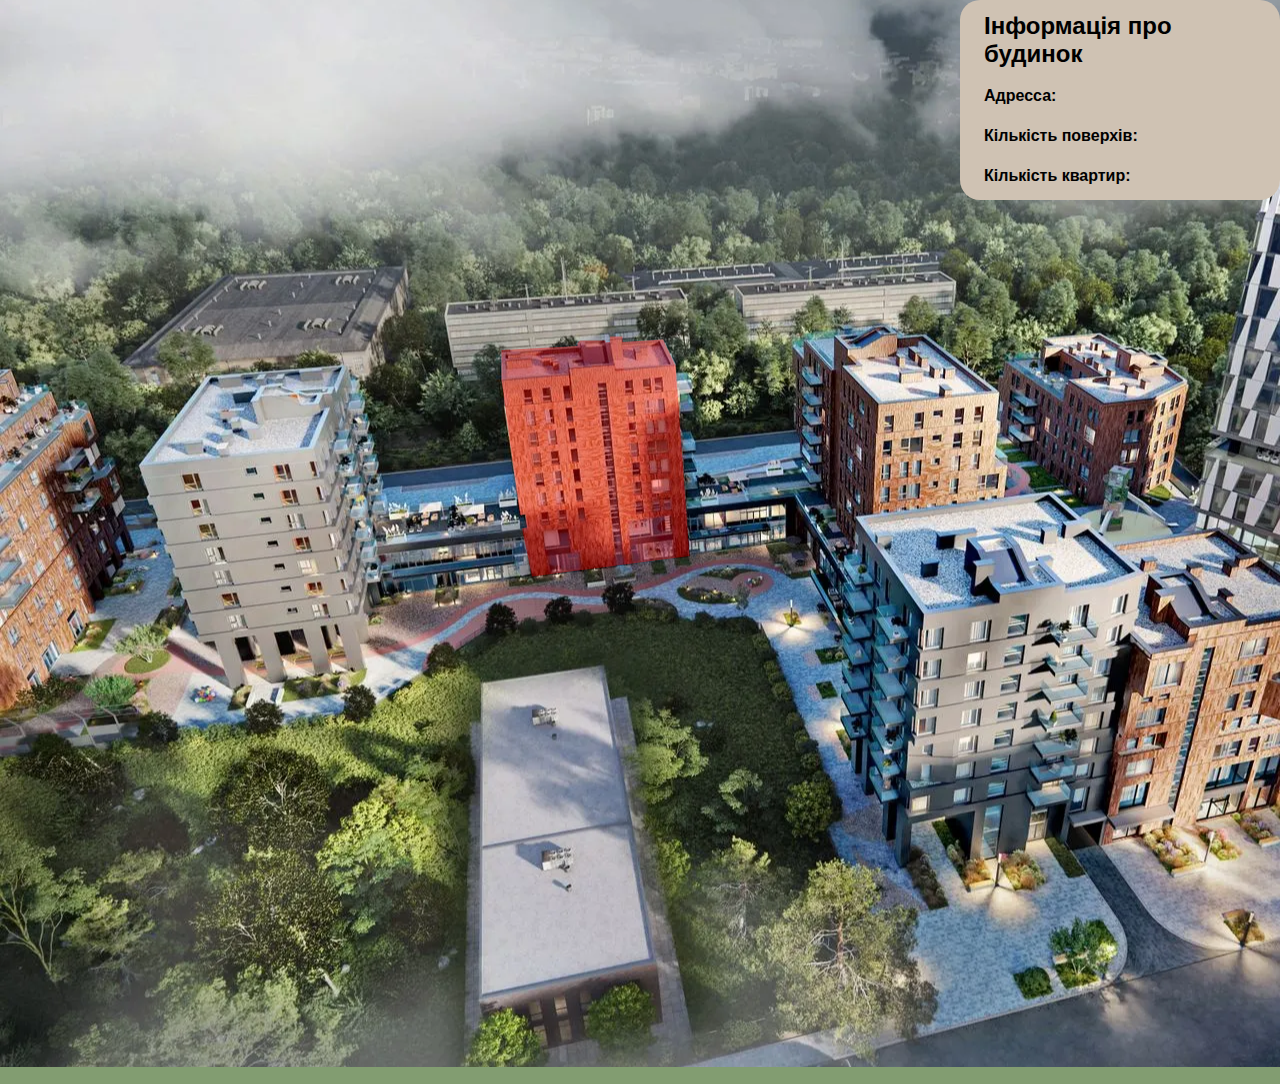
==== index.html @ 7a879ca2 "first commit" ====
<!DOCTYPE html>
<html lang="en">
  <head>
    <meta charset="UTF-8" />
    <meta name="viewport" content="width=device-width, initial-scale=1.0" />
    <title>Document</title>
    <link rel="stylesheet" href="assets/style/style.css" />
  </head>
  <body>
    <section class="building">
      <div class="building-container">
        <div class="buiding-navbar">
          <svg>
            <rect id="Rectangle 1" width="1600" height="1067" fill="#D9D9D9" />
            <image
              id="image0_3_13"
              data-name="76477.png"
              width="1600"
              height="1067"
              xlink:href="assets/img/76477 1.png"
            />
            <a href="#" class="build-item">
              <path
                data-street="вул.Професійна 60"
                data-floors="9"
                data-flats="0"
                d="M689.5 556L532 576.5L522 528.5L527 527.5L525.5 514.5L520 515L501.5 380V350L577.5 346V343L580 340.5H605.5V342.5L610 342V336.5H622.5V339.5V342L663 339.5L675.5 365.5L689.5 556Z"
              />
            </a>

            <a href="#" class="build-item">
              <path
                data-street="вул.Професійна 59"
                data-floors="7"
                data-flats="28"
                d="M804 347H793L794 373L796 376V379.5V386.5V391V393V397.5V402.5V408V412.5L795 417L794 427.5L796 429L800 436V452L810 465L813 466V469.5L801.5 470.5L810 484H815.5V488L821.5 495.5L824.5 501L826.5 503L830.5 506.5L832 509.5L833 508.5H836.5V524.5L857 551.5L857.5 535L855.5 531.5L856 516.5L1005.5 497L1007 465.5L1008 457L996.5 445.5V434H999.5V421.5L996.5 419L999 392L925 334.5L896.5 336.5V333L885.5 325.5L874 326.5L860 334.5L834 335.5V338.5L804 340V347Z"
              />
            </a>

            <a href="#" class="build-item">
              <path
                data-street="вул.Професійна 58"
                data-floors="5"
                data-flats="20"
                d="M1003.5 376.5C1004.7 376.9 1005.33 366.333 1005.5 361L1041 359V357V354.5V349.5V346C1041 344.8 1042 342.167 1042.5 341V339V337L1100.5 333.5L1101.5 334L1122.5 346H1131.5L1134.5 347.5H1142.5L1150 352.5H1157.5L1167.5 359.5V365.5L1187 380V384L1188.5 385.5L1169.5 479.5L1165 481.5C1163.67 482.333 1160.7 484.2 1159.5 485C1158 486 1156.5 486 1156 487.5C1155.5 489 1150 492 1148 492C1146.4 492 1144 494.667 1143 496H1138.5H1134.5C1133.83 495.5 1132.5 494.3 1132.5 493.5C1132.5 492.7 1129.83 492.167 1128.5 492V489V486L1128 485V482.5L1128.5 479.5L1132.5 478.5L1133 475C1132.83 474 1132.6 471.8 1133 471C1133.4 470.2 1132.83 469 1132.5 468.5C1131.17 468.333 1128.1 467.7 1126.5 466.5C1124.9 465.3 1123.17 466 1122.5 466.5L1117 465C1116.33 465.5 1114.8 466.5 1114 466.5H1112.5L1110 470L1108.5 472V475H1104L1102.5 477L1104 481.5L1106 485L1102.5 505H1087L1001.5 432.5L1000 433.5V421L997 419.5C996.2 419.1 998.333 401.333 999.5 392.5L998 389.5L999.5 375C1000.33 375.333 1002.3 376.1 1003.5 376.5Z"
              />
            </a>

            <a href="#" class="build-item">
              <path
                data-street="вул.Професійна 57"
                data-floors="8"
                data-flats="32"
                d="M856 531V517.5L1052 491.5L1083 518.5H1088L1091 521V527L1144.5 572V584.5L1141 586.5L1138 608.5L1139 609.5L1138 617L1134.5 618.5L1132 632.5L1102.5 811L1107.5 816.5L1101 845H1098.5L1068.5 850L1065 842L1059.5 843.5L1054 836L1026 841V850L969.5 862.5L974 811.5L911.5 823.5L910.5 865.5H900L895.5 857L896 838.5L887 840.5L883 831.5V801.5L881.5 804.5L873 788V795H865.5L861.5 789V773H855L852 766V740.5H851L850 739L840 721V716.5L851 715.5L841.5 697.5V691.5H851.5L841.5 673V659H848.5L842.5 649V634H850.5L850 633.5L844 621.5V609.5V595V582.5L847 582L844 576.5V566.5L844.5 556L858 553V535L856 531Z"
              />
            </a>

            <a href="#" class="build-item">
              <path
                data-street="вул.Професійна 56"
                data-floors="6"
                data-flats="24"
                d="M1218.5 527L1113 545.5L1145.5 571.5V585L1142 587L1139 608L1140 609L1138.5 617.5L1135 619L1103.5 811L1108.5 816.5L1101.5 845.5L1276 806L1303.5 716.5L1321 713.5L1330 679L1321 671.5L1324.5 654.5L1331.5 652V650.5H1340L1350.5 615L1349 609L1318 587.5L1313.5 585L1307 583.5L1300.5 581H1293L1218.5 527Z"
              />
            </a>
          </svg>
        </div>
        <div class="building-info">
          <h2>Інформація про будинок</h2>
          <div>
            <strong>Адресса:</strong>
            <span id="building-street" class="info"></span>
          </div>
          <div>
            <strong>Кількість поверхів:</strong>
            <span id="building-floor" class="info"></span>
          </div>
          <div>
            <strong>Кількість квартир:</strong>
            <span id="building-flats" class="info"></span>
          </div>
        </div>
        <div class="custom-modal show">
          <div class="custom-content">
            Просимо вибачення, але всі квартири в данному будинку розпродані!
          </div>
          <div class="custom-btn"><button></button></div>
        </div>
      </div>
      <div class="custom-modal show">
        <div class="custom-content">
          Просимо вибачення, але всі квартири в данному будинку розпродані!
        </div>
        <div class="custom-btn"><button></button></div>
      </div>
    </div>
    </section>

    <script src="assets/js/custom.js"></script>
  </body>
</html>
---- assets/style/style.css ----
* {
  margin: 0;
  padding: 0;
  box-sizing: border-box;
}

body {
  background: #829d71;
}

.building {
  margin: 0 auto;
  max-width: 1920px;
  width: 100%;
}

.building-container {
  position: relative;
  margin: 0 auto;
  max-width: 1600px;
  width: 100%;
  height: 120vh;
}

.buiding-navbar svg {
  max-width: 1600px;
  width: 100%;
  height: 120vh;
}

.buiding-navbar path {
  fill: rgba(255, 230, 1, 0);
  fill-opacity: 0.35;
  stroke: rgba(255, 230, 1, 0);
}

.buiding-navbar a:focus {
  outline: none;
}

.buiding-navbar .build-item .sales {
  fill: rgb(255, 1, 1);
  fill-opacity: 0.35;
  stroke: none;
  cursor: no-drop;
}

.buiding-navbar path:hover {
  fill: rgba(255, 230, 1);
  fill-opacity: 0.35;
  stroke: none;
}

.building-info {
  display: flex;
  position: fixed;
  top: 0;
  right: 0;
  flex-direction: column;
  align-items: flex-start;
  justify-content: space-between;
  padding: 12px 24px;
  border-radius: 20px;
  min-height: 200px;
  max-width: 320px;
  width: 100%;
  background-color: rgb(207, 194, 179);
  font-family: "Franklin Gothic Medium", "Arial Narrow", Arial, sans-serif;
}

.building-info div {
  display: flex;
  align-items: center;
  justify-content: space-between;
}

.info {
  margin: 12px 0;

  font-weight: 700;
}

.custom-modal {
  display: flex;
  justify-content: center;
  align-items: center;
  width: 300px;
  height: 300px;
  background: white;
  text-align: center;
  position: relative;
}

.show {
  display: none;
}
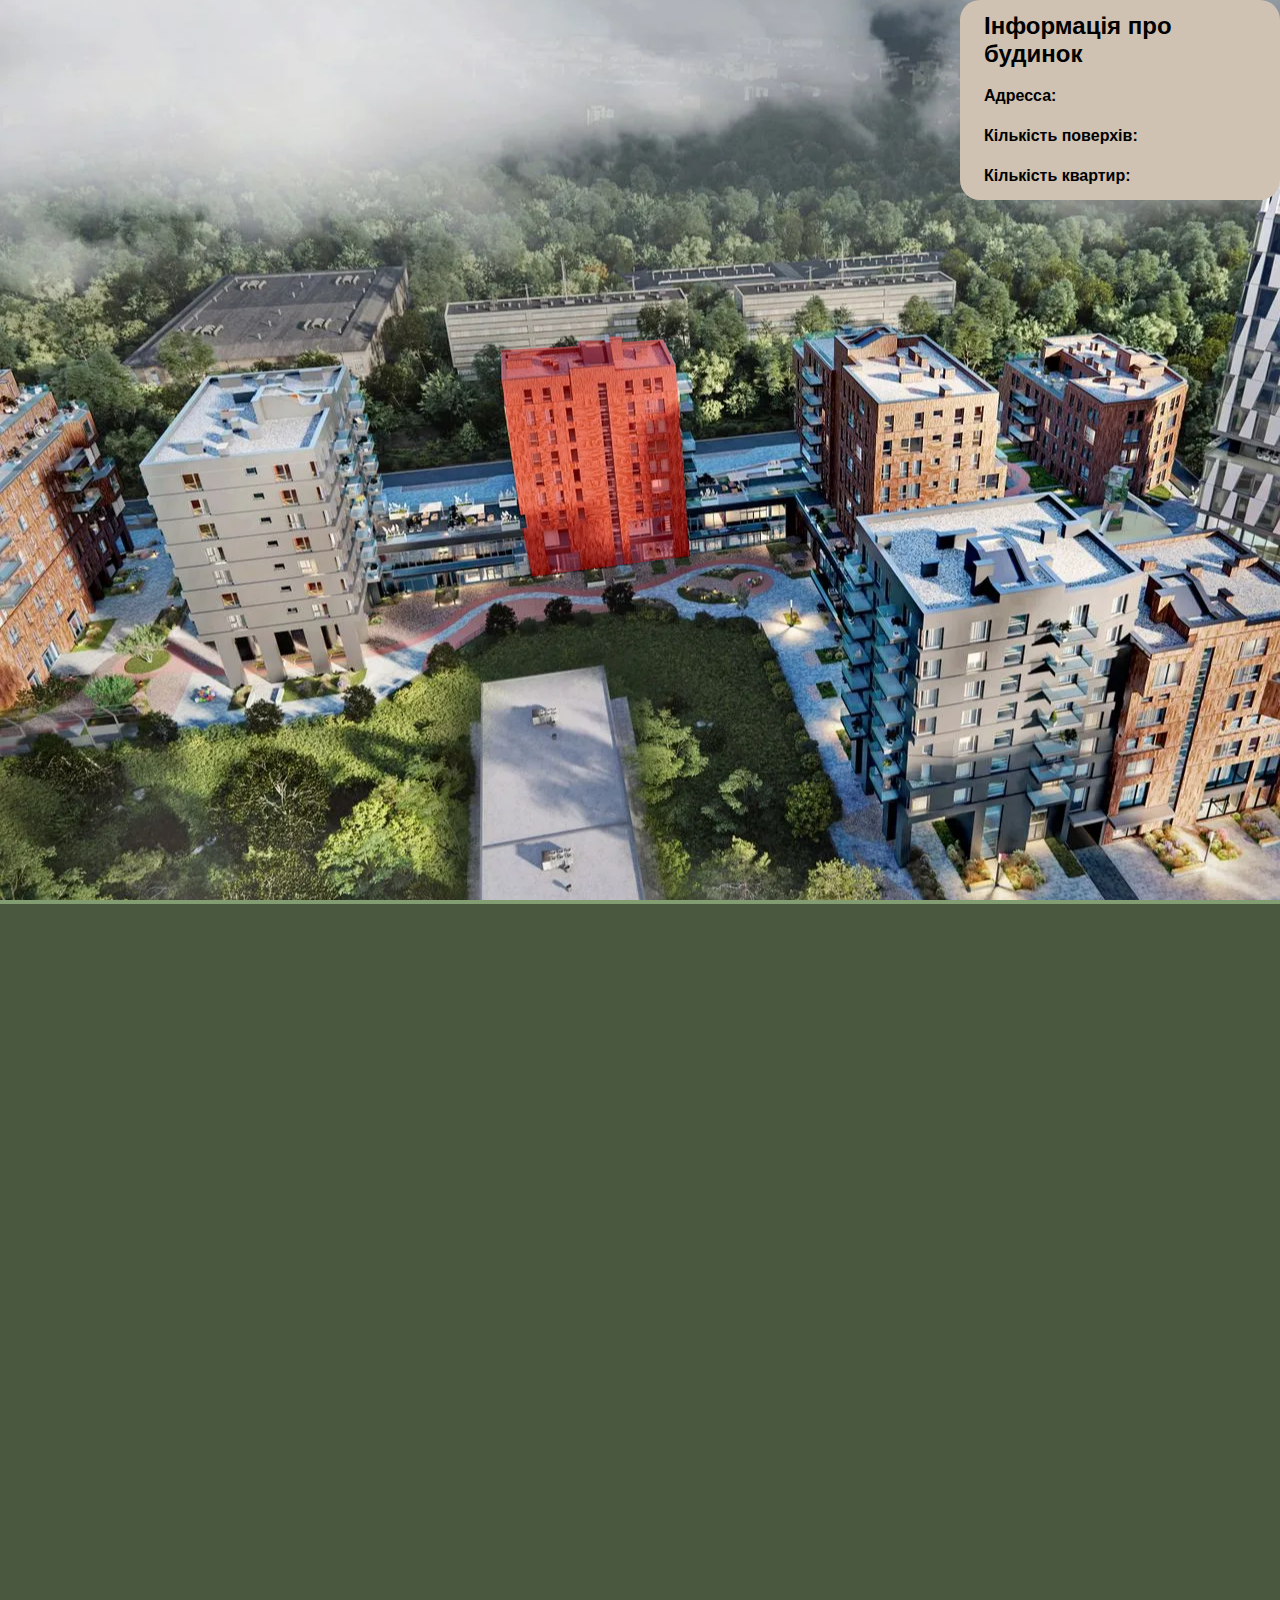
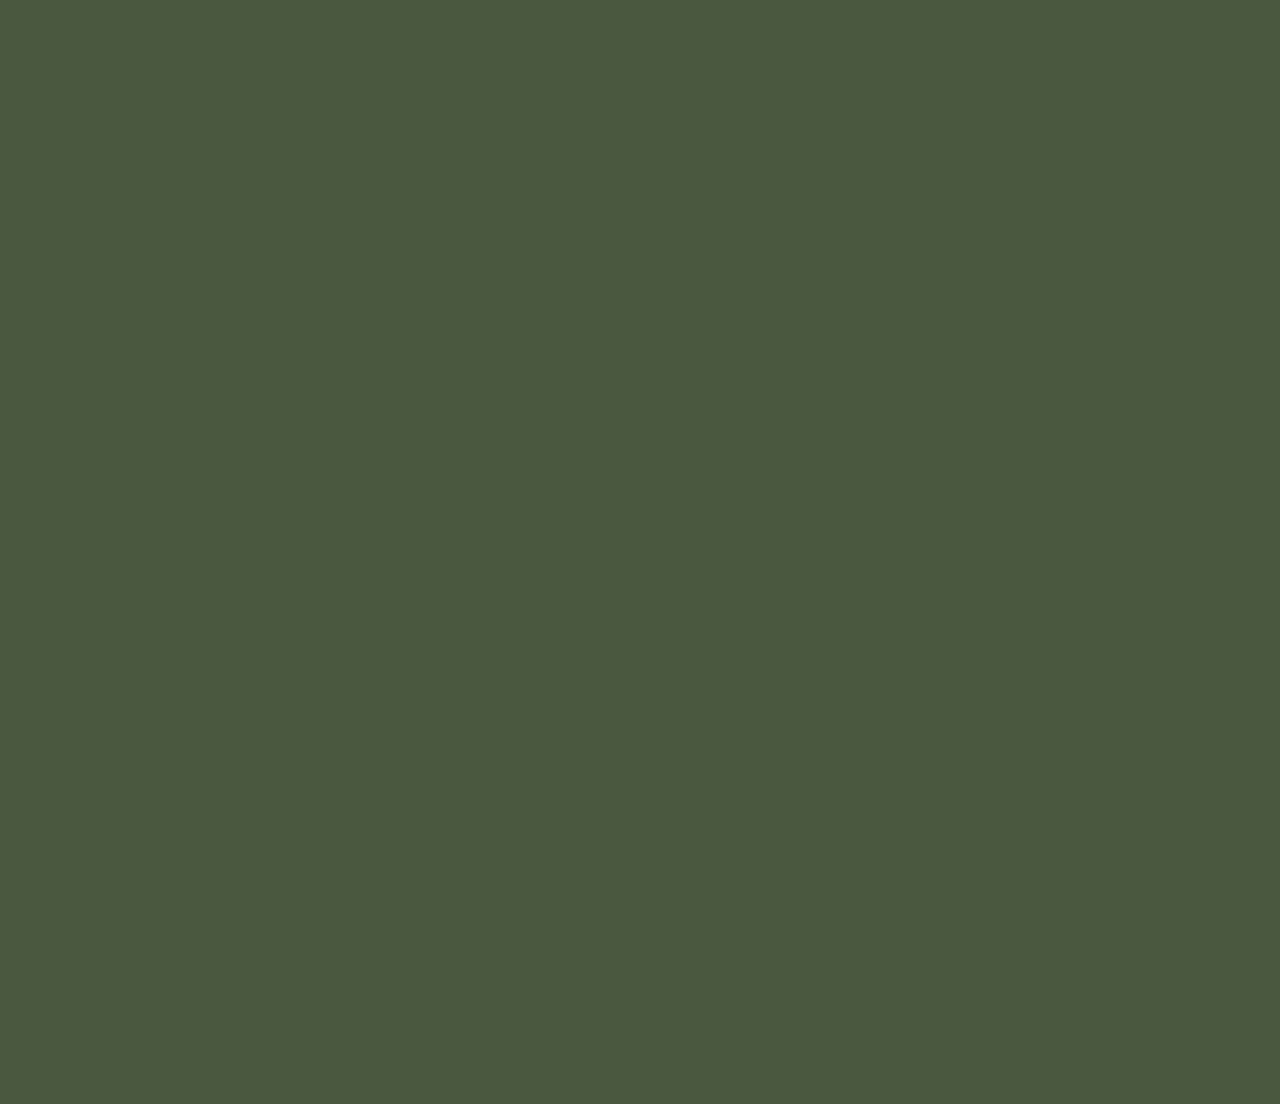
==== commit 3117b6f9: "first building" ====
--- a/index.html
+++ b/index.html
@@ -80,19 +80,21 @@
             <span id="building-flats" class="info"></span>
           </div>
         </div>
-        <div class="custom-modal show">
+        <div class="custom-modal">
           <div class="custom-content">
-            Просимо вибачення, але всі квартири в данному будинку розпродані!
+            <h4>Просимо вибачення, але всі квартири в данному будинку розпродані!</h4>
+            <div class="custom-btn"><button>Закрыть</button></div>
           </div>
-          <div class="custom-btn"><button></button></div>
+          
+        </div>
+        <div class="custom-modal">
+          <div class="custom-content">
+            <h4>Просимо вибачення, але всі квартири в данному будинку розпродані!</h4>
+            <div class="custom-btn"><button>Закрыть</button></div>
+          </div>
         </div>
       </div>
-      <div class="custom-modal show">
-        <div class="custom-content">
-          Просимо вибачення, але всі квартири в данному будинку розпродані!
-        </div>
-        <div class="custom-btn"><button></button></div>
-      </div>
+      
     </div>
     </section>
 
--- a/assets/style/style.css
+++ b/assets/style/style.css
@@ -19,13 +19,13 @@
   margin: 0 auto;
   max-width: 1600px;
   width: 100%;
-  height: 120vh;
+  height: 100vh;
 }
 
 .buiding-navbar svg {
   max-width: 1600px;
   width: 100%;
-  height: 120vh;
+  height: 100vh;
 }
 
 .buiding-navbar path {
@@ -81,16 +81,26 @@
 }
 
 .custom-modal {
-  display: flex;
-  justify-content: center;
-  align-items: center;
+  /* position: absolute;
+  top: 0;
+  left: 0; */
+  width: 100%;
+  height: 100%;
+  background: rgba(0, 0, 0, 0.44);
+}
+
+.custom-content {
+  display: none;
+  position: absolute;
+  left: 50%;
+  top: 50%;
+  transform: translate(-50%, -50%);
   width: 300px;
   height: 300px;
   background: white;
   text-align: center;
-  position: relative;
 }
 
-.show {
-  display: none;
+.custom-btn button {
+  color: black;
 }
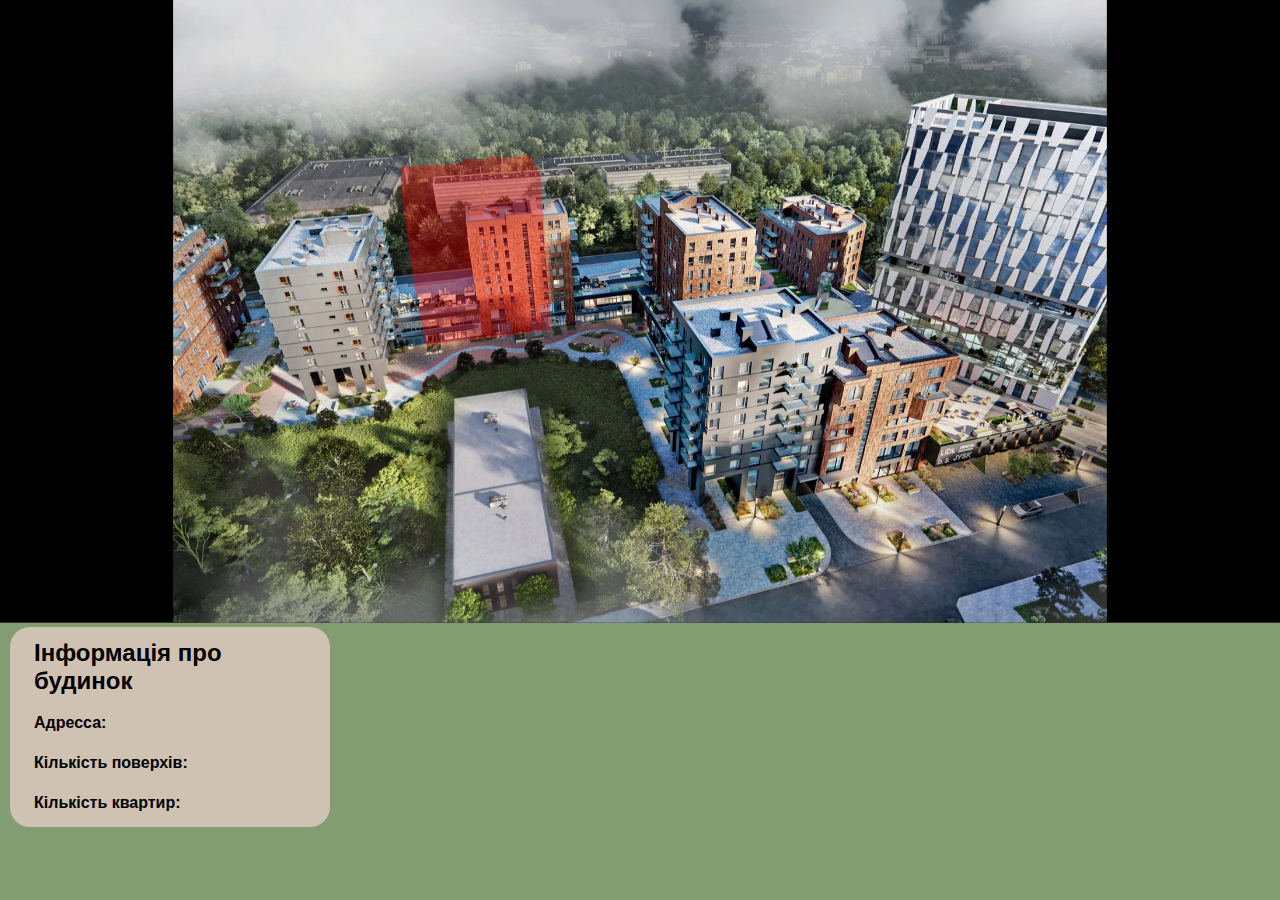
==== commit 16476be3: "building done" ====
--- a/index.html
+++ b/index.html
@@ -10,13 +10,17 @@
     <section class="building">
       <div class="building-container">
         <div class="buiding-navbar">
-          <svg>
-            <rect id="Rectangle 1" width="1600" height="1067" fill="#D9D9D9" />
+          <svg
+            viewBox="0 0 2442 1188"
+            xmlns="http://www.w3.org/2000/svg"
+            xmlns:xlink="http://www.w3.org/1999/xlink"
+          >
+            <rect id="76477 1" width="2442" height="1188" />
             <image
               id="image0_3_13"
               data-name="76477.png"
-              width="1600"
-              height="1067"
+              width="2442"
+              height="1188"
               xlink:href="assets/img/76477 1.png"
             />
             <a href="#" class="build-item">
@@ -24,16 +28,16 @@
                 data-street="вул.Професійна 60"
                 data-floors="9"
                 data-flats="0"
-                d="M689.5 556L532 576.5L522 528.5L527 527.5L525.5 514.5L520 515L501.5 380V350L577.5 346V343L580 340.5H605.5V342.5L610 342V336.5H622.5V339.5V342L663 339.5L675.5 365.5L689.5 556Z"
+                d="M1051 629.5L811.886 660L798.5 586.092H804.199L801.894 566.483L793.439 567.238L765 359V318.363L881.83 312.329V307.804L885.673 304.033H924.872V307.05L931.79 306.296V298H949.5V302.525H953.5L1011.5 298L1031.5 336L1051 629.5Z"
               />
             </a>
 
-            <a href="#" class="build-item">
+            <a href="Floors.html" class="build-item">
               <path
                 data-street="вул.Професійна 59"
                 data-floors="7"
                 data-flats="28"
-                d="M804 347H793L794 373L796 376V379.5V386.5V391V393V397.5V402.5V408V412.5L795 417L794 427.5L796 429L800 436V452L810 465L813 466V469.5L801.5 470.5L810 484H815.5V488L821.5 495.5L824.5 501L826.5 503L830.5 506.5L832 509.5L833 508.5H836.5V524.5L857 551.5L857.5 535L855.5 531.5L856 516.5L1005.5 497L1007 465.5L1008 457L996.5 445.5V434H999.5V421.5L996.5 419L999 392L925 334.5L896.5 336.5V333L885.5 325.5L874 326.5L860 334.5L834 335.5V338.5L804 340V347Z"
+                d="M1227.78 308.916H1211L1212.53 348.721L1215.58 353.314V358.673V369.389V376.279V379.341V386.23V393.885V402.305V409.195L1214.05 416.084L1212.53 432.159L1215.58 434.456L1221.68 445.173V469.668L1236.93 489.571L1241.51 491.102V496.46L1223.97 497.991L1236.93 518.659H1245.33V524.783L1254.48 536.265L1259.06 544.686L1262.11 547.748L1268.21 553.106L1270.5 557.699L1272.02 556.168H1277.36V580.664L1307.5 621.5V597L1304.5 590.5V569L1535.19 538.562L1537.47 490.336L1539 477.323L1521.46 459.717V442.111H1526.03V424.278L1521 424.5L1525.27 377.81L1412.38 289.779L1368.9 292.841V287.482L1352.12 276L1334.57 277.531L1313.21 289.779L1273.55 291.31V295.903L1227.78 298.199V308.916Z"
               />
             </a>
 
@@ -42,7 +46,7 @@
                 data-street="вул.Професійна 58"
                 data-floors="5"
                 data-flats="20"
-                d="M1003.5 376.5C1004.7 376.9 1005.33 366.333 1005.5 361L1041 359V357V354.5V349.5V346C1041 344.8 1042 342.167 1042.5 341V339V337L1100.5 333.5L1101.5 334L1122.5 346H1131.5L1134.5 347.5H1142.5L1150 352.5H1157.5L1167.5 359.5V365.5L1187 380V384L1188.5 385.5L1169.5 479.5L1165 481.5C1163.67 482.333 1160.7 484.2 1159.5 485C1158 486 1156.5 486 1156 487.5C1155.5 489 1150 492 1148 492C1146.4 492 1144 494.667 1143 496H1138.5H1134.5C1133.83 495.5 1132.5 494.3 1132.5 493.5C1132.5 492.7 1129.83 492.167 1128.5 492V489V486L1128 485V482.5L1128.5 479.5L1132.5 478.5L1133 475C1132.83 474 1132.6 471.8 1133 471C1133.4 470.2 1132.83 469 1132.5 468.5C1131.17 468.333 1128.1 467.7 1126.5 466.5C1124.9 465.3 1123.17 466 1122.5 466.5L1117 465C1116.33 465.5 1114.8 466.5 1114 466.5H1112.5L1110 470L1108.5 472V475H1104L1102.5 477L1104 481.5L1106 485L1102.5 505H1087L1001.5 432.5L1000 433.5V421L997 419.5C996.2 419.1 998.333 401.333 999.5 392.5L998 389.5L999.5 375C1000.33 375.333 1002.3 376.1 1003.5 376.5Z"
+                d="M1532.2 354.201C1534.04 354.845 1535.01 337.84 1535.26 329.257L1589.53 326.038V322.819V318.796V310.749V305.117C1589.53 303.185 1591.06 298.948 1591.82 297.07V293.851V290.633L1680.48 285L1682.01 285.805L1714.11 305.117H1727.87L1732.45 307.531H1744.68L1756.15 315.577H1767.61L1782.9 326.843V336.499L1812.71 359.834V366.271L1815 368.685L1785.96 519.962L1779.08 523.181C1777.04 524.522 1772.5 527.526 1770.67 528.813C1768.38 530.423 1766.08 530.423 1765.32 532.837C1764.56 535.251 1756.15 540.079 1753.09 540.079C1750.64 540.079 1746.98 544.37 1745.45 546.516H1738.57H1732.45C1731.44 545.711 1729.4 543.78 1729.4 542.493C1729.4 541.205 1725.32 540.347 1723.28 540.079V535.251V530.423L1722.52 528.813V524.79L1722 519.5V512L1728 511.5C1727.75 509.891 1728 507.925 1728 506.5C1728 504.673 1728.51 503.305 1728 502.5C1725.96 502.232 1722.67 500.972 1720.23 499.041C1717.78 497.11 1715.13 498.236 1714.11 499.041L1705.7 496.627C1704.68 497.432 1702.34 499.041 1701.12 499.041H1698.82L1695 504.673L1692.71 507.892V512.72H1685.83L1683.54 515.939L1685.83 523.181V528.813L1685.5 549L1661 549.5L1529.15 444.324L1526.85 445.933V423.402C1525.83 422.866 1523.49 424.046 1522.27 423.402C1521.04 422.759 1524.31 394.166 1526.09 379.95L1523.8 375.122L1526.09 351.787C1527.36 352.324 1530.37 353.557 1532.2 354.201Z"
               />
             </a>
 
@@ -51,7 +55,7 @@
                 data-street="вул.Професійна 57"
                 data-floors="8"
                 data-flats="32"
-                d="M856 531V517.5L1052 491.5L1083 518.5H1088L1091 521V527L1144.5 572V584.5L1141 586.5L1138 608.5L1139 609.5L1138 617L1134.5 618.5L1132 632.5L1102.5 811L1107.5 816.5L1101 845H1098.5L1068.5 850L1065 842L1059.5 843.5L1054 836L1026 841V850L969.5 862.5L974 811.5L911.5 823.5L910.5 865.5H900L895.5 857L896 838.5L887 840.5L883 831.5V801.5L881.5 804.5L873 788V795H865.5L861.5 789V773H855L852 766V740.5H851L850 739L840 721V716.5L851 715.5L841.5 697.5V691.5H851.5L841.5 673V659H848.5L842.5 649V634H850.5L850 633.5L844 621.5V609.5V595V582.5L847 582L844 576.5V566.5L844.5 556L858 553V535L856 531Z"
+                d="M1305.38 590.412V569.765L1604.05 530L1651.29 571.294H1658.9L1663.48 575.118V584.294L1745 653.118V672.235L1739.67 675.294L1735.1 708.941L1736.62 710.471L1735.1 721.941L1729.76 724.235L1725.95 745.647L1681 1018.65L1688.62 1027.06L1678.71 1070.65H1674.9L1629.19 1078.29L1623.86 1066.06L1615.48 1068.35L1607.1 1056.88L1564.43 1064.53V1078.29L1478.33 1097.41L1485.19 1019.41L1389.95 1037.76L1388.43 1102H1372.43L1365.57 1089L1366.33 1060.71L1352.62 1063.76L1346.52 1050V1004.12L1344.24 1008.71L1331.29 983.471V994.176H1319.86L1313.76 985V960.529H1303.86L1299.29 949.824V910.824H1297.76L1296.24 908.529L1281 881V874.118L1297.76 872.588L1283.29 845.059V835.882H1298.52L1283.29 807.588V786.176H1293.95L1284.81 770.882V747.941H1297L1296.24 747.176L1287.1 728.824V710.471V688.294V669.176L1291.67 668.412L1287.1 660V644.706L1287.86 628.647L1308.43 624.059V596.529L1305.38 590.412Z"
               />
             </a>
 
@@ -60,7 +64,7 @@
                 data-street="вул.Професійна 56"
                 data-floors="6"
                 data-flats="24"
-                d="M1218.5 527L1113 545.5L1145.5 571.5V585L1142 587L1139 608L1140 609L1138.5 617.5L1135 619L1103.5 811L1108.5 816.5L1101.5 845.5L1276 806L1303.5 716.5L1321 713.5L1330 679L1321 671.5L1324.5 654.5L1331.5 652V650.5H1340L1350.5 615L1349 609L1318 587.5L1313.5 585L1307 583.5L1300.5 581H1293L1218.5 527Z"
+                d="M1858.96 585L1696.69 613.113L1746.68 652.623V673.138L1741.3 676.177L1736.68 708.089L1738.22 709.609L1735.91 722.526L1730.53 724.805L1682.08 1016.57L1689.77 1024.93L1679 1069L1947.41 1008.97L1989.71 872.969L2016.62 868.41L2030.47 815.983L2016.62 804.586L2022.01 778.752L2032.78 774.953V772.673H2045.85L2062 718.727L2059.69 709.609L2012.01 676.937L2005.09 673.138L1995.09 670.859L1985.09 667.06H1973.56L1858.96 585Z"
               />
             </a>
           </svg>
@@ -82,20 +86,16 @@
         </div>
         <div class="custom-modal">
           <div class="custom-content">
-            <h4>Просимо вибачення, але всі квартири в данному будинку розпродані!</h4>
+            <h4>
+              Просимо вибачення, але всі квартири в данному будинку розпродані!
+            </h4>
             <div class="custom-btn"><button>Закрыть</button></div>
-          </div>
-          
-        </div>
-        <div class="custom-modal">
-          <div class="custom-content">
-            <h4>Просимо вибачення, але всі квартири в данному будинку розпродані!</h4>
-            <div class="custom-btn"><button>Закрыть</button></div>
+            <div class="custom-close">
+              <label class="close-label"></label>
+              <input class="close-btn" type="button"></button></div>
           </div>
         </div>
       </div>
-      
-    </div>
     </section>
 
     <script src="assets/js/custom.js"></script>
--- a/assets/style/style.css
+++ b/assets/style/style.css
@@ -10,22 +10,10 @@
 
 .building {
   margin: 0 auto;
-  max-width: 1920px;
-  width: 100%;
 }
 
 .building-container {
   position: relative;
-  margin: 0 auto;
-  max-width: 1600px;
-  width: 100%;
-  height: 100vh;
-}
-
-.buiding-navbar svg {
-  max-width: 1600px;
-  width: 100%;
-  height: 100vh;
 }
 
 .buiding-navbar path {
@@ -54,8 +42,7 @@
 .building-info {
   display: flex;
   position: fixed;
-  top: 0;
-  right: 0;
+  left: 10px;
   flex-direction: column;
   align-items: flex-start;
   justify-content: space-between;
@@ -81,17 +68,20 @@
 }
 
 .custom-modal {
-  /* position: absolute;
+  display: none;
+  position: absolute;
   top: 0;
-  left: 0; */
+  left: 0;
   width: 100%;
   height: 100%;
   background: rgba(0, 0, 0, 0.44);
 }
 
 .custom-content {
-  display: none;
   position: absolute;
+  display: flex;
+  flex-direction: column;
+  justify-content: center;
   left: 50%;
   top: 50%;
   transform: translate(-50%, -50%);
@@ -99,8 +89,75 @@
   height: 300px;
   background: white;
   text-align: center;
+  z-index: 1;
 }
 
 .custom-btn button {
+  margin-top: 50px;
   color: black;
 }
+
+.close-label {
+  position: absolute;
+  background: url("../img/close-btn-img.png") no-repeat;
+  width: 70px;
+  height: 50px;
+  top: 0;
+  right: -12.5px;
+}
+
+/* FLOOR-PLAN */
+
+.flat {
+  cursor: pointer;
+}
+
+.flat-border {
+  fill: rgba(255, 230, 1, 0);
+}
+
+.flat:hover .flat-border {
+  fill: rgb(133, 229, 114, 0.4);
+  stroke: rgb(133, 229, 114);
+}
+
+.status-border,
+.status-cell {
+  stroke: black;
+  stroke-width: 2;
+  fill: #fff;
+}
+
+.sale .status-cell {
+  fill: #00defc;
+}
+
+.booking .status-cell {
+  fill: #6b68ff;
+}
+
+.sold .status-cell {
+  fill: #d34e4e;
+}
+
+.promotion .status-cell {
+  fill: #80d34e;
+}
+
+.flat-font {
+  white-space: pre;
+  font-family: "Inter";
+  font-size: 16px;
+  font-weight: bold;
+  letter-spacing: 0em;
+  fill: #000;
+}
+
+.flat-info {
+  margin: 0 auto;
+  max-width: 780px;
+  display: flex;
+  justify-content: space-between;
+  align-items: center;
+  height: 50px;
+}
